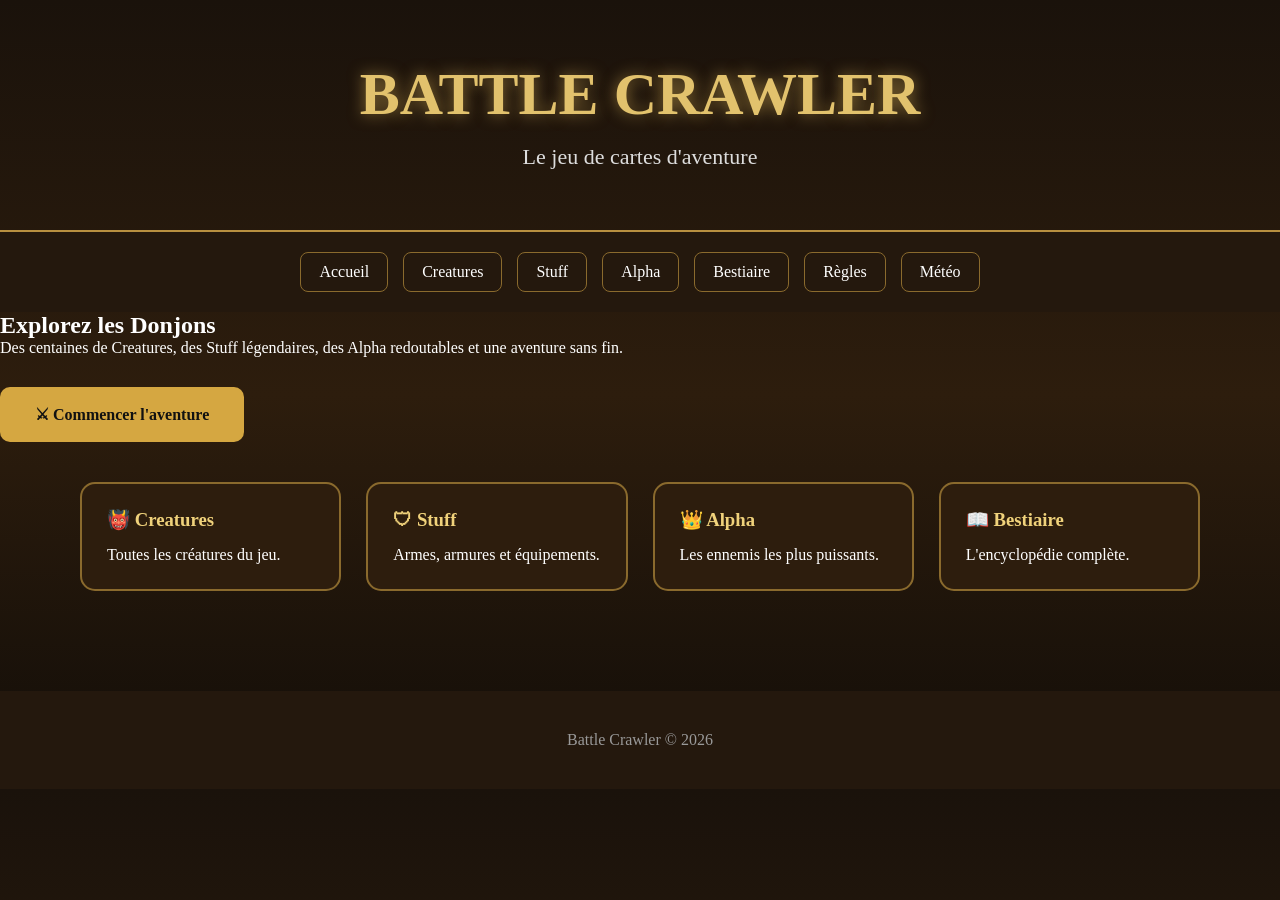
==== index.html @ c3440010 "Create index.html" ====
<!DOCTYPE html>
<html lang="fr">
<head>
<meta charset="UTF-8">
<meta name="viewport" content="width=device-width, initial-scale=1.0">
<title>Battle Crawler</title>

<link rel="stylesheet" href="style.css">
</head>

<body>

<header>

<h1>BATTLE CRAWLER</h1>

<p>Le jeu de cartes d'aventure</p>

</header>

<nav>

<a href="#">Accueil</a>
<a href="Creatures/">Creatures</a>
<a href="Stuff/">Stuff</a>
<a href="Alpha/">Alpha</a>
<a href="bestiaire/">Bestiaire</a>
<a href="regles/">Règles</a>
<a href="meteo/">Météo</a>

</nav>

<section class="banner">

<div class="overlay">

<h2>Explorez les Donjons</h2>

<p>
Des centaines de Creatures, des Stuff légendaires,
des Alpha redoutables et une aventure sans fin.
</p>

<a href="Creatures/" class="play-button">
⚔ Commencer l'aventure
</a>

</div>

</section>

<section class="categories">

<div class="card">
<h3>👹 Creatures</h3>
<p>Toutes les créatures du jeu.</p>
</div>

<div class="card">
<h3>🛡 Stuff</h3>
<p>Armes, armures et équipements.</p>
</div>

<div class="card">
<h3>👑 Alpha</h3>
<p>Les ennemis les plus puissants.</p>
</div>

<div class="card">
<h3>📖 Bestiaire</h3>
<p>L'encyclopédie complète.</p>
</div>

</section>

<footer>

Battle Crawler © 2026

</footer>

<script src="script.js"></script>

</body>
</html>
---- style.css ----
*{
    margin:0;
    padding:0;
    box-sizing:border-box;
}

body{
    font-family:Georgia, serif;
    background:linear-gradient(180deg,#1a120b,#2d1d0d,#120d08);
    color:white;
}

header{
    text-align:center;
    padding:60px 20px;
    border-bottom:2px solid #b89040;
}

header h1{
    font-size:60px;
    color:#e2c26d;
    text-shadow:0 0 15px rgba(255,210,100,.5);
}

header p{
    margin-top:15px;
    font-size:22px;
    color:#ddd;
}

nav{
    display:flex;
    justify-content:center;
    flex-wrap:wrap;
    gap:15px;
    padding:20px;
    background:#24180d;
}

nav a{
    color:white;
    text-decoration:none;
    padding:10px 18px;
    border:1px solid #8a6a2d;
    border-radius:8px;
    transition:.3s;
}

nav a:hover{
    background:#b89040;
    color:#111;
}

.hero{
    max-width:900px;
    margin:60px auto;
    text-align:center;
    padding:20px;
}

.hero h2{
    font-size:42px;
    color:#f0d27b;
    margin-bottom:25px;
}

.hero p{
    font-size:22px;
    line-height:1.8;
}

.play-button{
    display:inline-block;
    margin-top:30px;
    padding:18px 35px;
    background:#d5a741;
    color:#111;
    font-weight:bold;
    text-decoration:none;
    border-radius:10px;
    transition:.3s;
}

.play-button:hover{
    transform:scale(1.05);
    background:#f0c766;
}

.categories{
    display:grid;
    grid-template-columns:repeat(auto-fit,minmax(220px,1fr));
    gap:25px;
    padding:40px;
    max-width:1200px;
    margin:auto;
}

.card{
    background:#2d1d0d;
    border:2px solid #8a6a2d;
    border-radius:15px;
    padding:25px;
    transition:.3s;
}

.card:hover{
    transform:translateY(-8px);
    box-shadow:0 0 20px rgba(255,200,90,.4);
}

.card h3{
    color:#f0d27b;
    margin-bottom:15px;
}

footer{
    text-align:center;
    padding:40px;
    margin-top:60px;
    background:#24180d;
    color:#999;
}
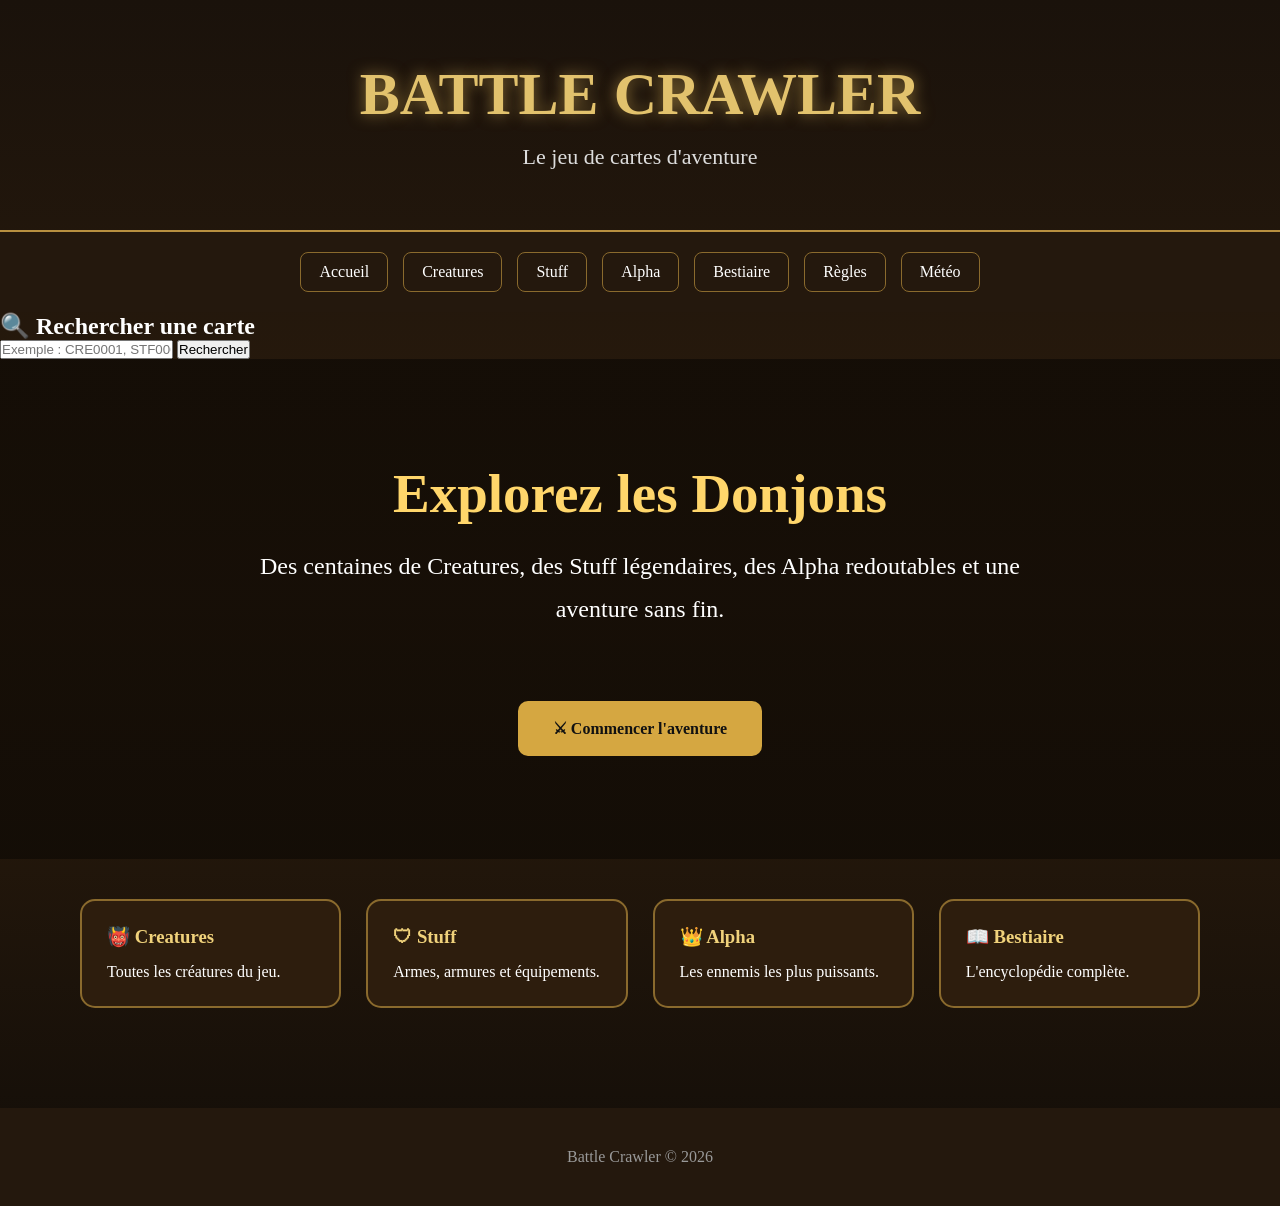
==== commit 84c68bda: "Update index.html" ====
--- a/index.html
+++ b/index.html
@@ -29,6 +29,23 @@
 <a href="meteo/">Météo</a>
 
 </nav>
+
+<section class="search">
+
+<h2>🔍 Rechercher une carte</h2>
+
+<input
+type="text"
+id="searchInput"
+placeholder="Exemple : CRE0001, STF0004, ALP0002">
+
+<button onclick="searchCard()">
+Rechercher
+</button>
+
+<p id="result"></p>
+
+</section>
 
 <section class="banner">
 
--- a/style.css
+++ b/style.css
@@ -119,4 +119,34 @@
     margin-top:60px;
     background:#24180d;
     color:#999;
+}
+
+.banner{
+    min-height:500px;
+    display:flex;
+    justify-content:center;
+    align-items:center;
+    text-align:center;
+    background:
+    linear-gradient(rgba(15,10,5,.75),rgba(15,10,5,.75)),
+    url("https://images.unsplash.com/photo-1518709268805-4e9042af2176");
+    background-size:cover;
+    background-position:center;
+}
+
+.overlay{
+    max-width:850px;
+    padding:40px;
+}
+
+.overlay h2{
+    font-size:55px;
+    color:#ffd66b;
+    margin-bottom:20px;
+}
+
+.overlay p{
+    font-size:24px;
+    line-height:1.8;
+    margin-bottom:40px;
 }
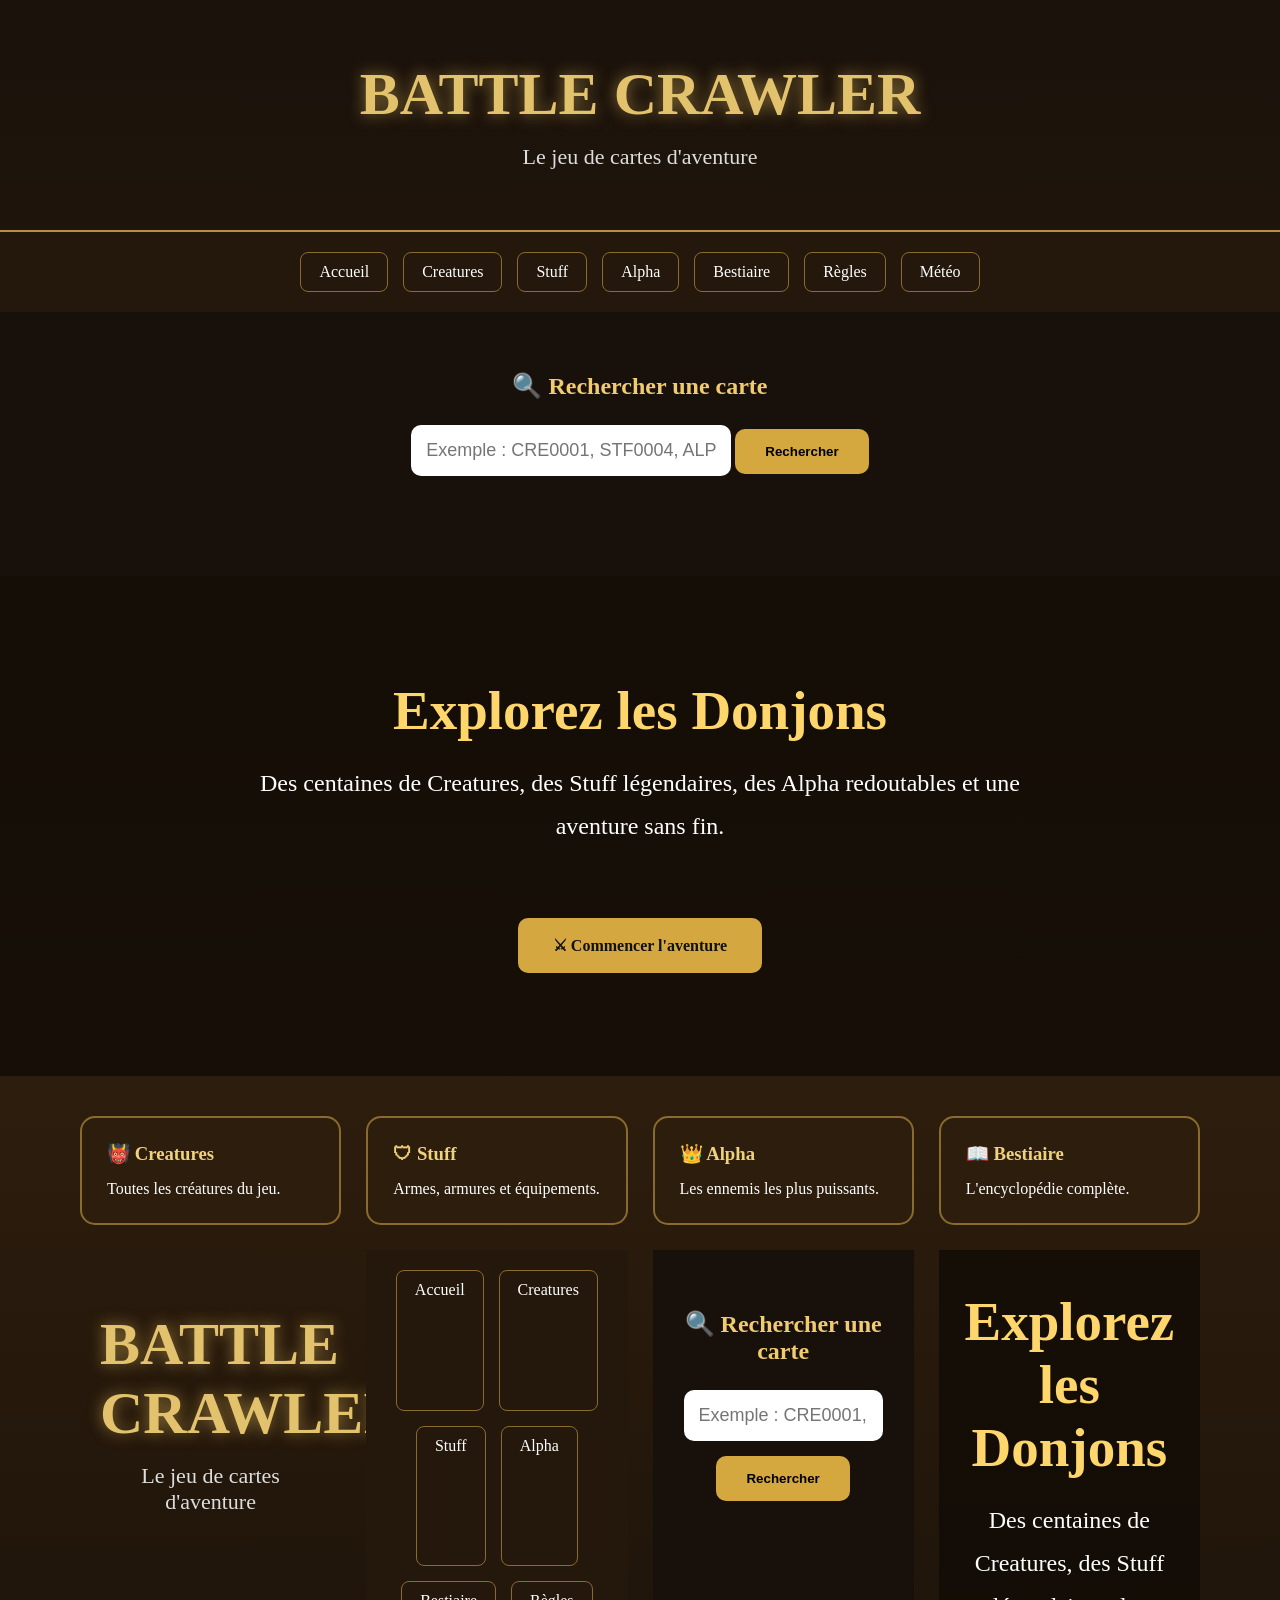
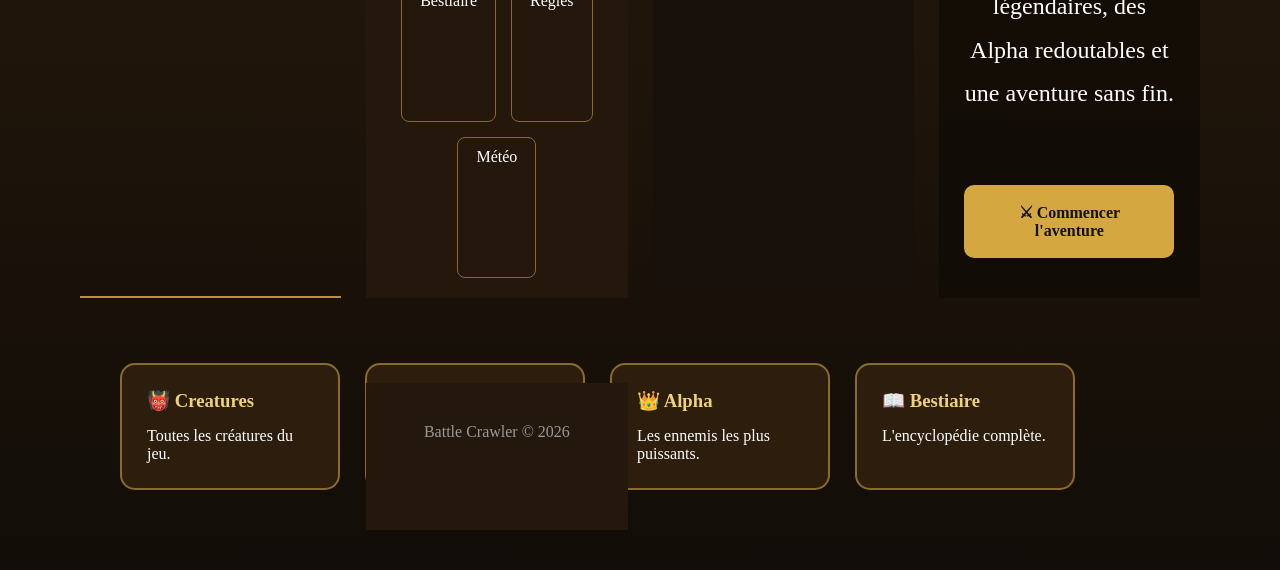
==== commit 821330db: "Update index.html" ====
--- a/index.html
+++ b/index.html
@@ -1,3 +1,93 @@
+<!DOCTYPE html>
+<html lang="fr">
+<head>
+<meta charset="UTF-8">
+<meta name="viewport" content="width=device-width, initial-scale=1.0">
+<title>Battle Crawler</title>
+
+<link rel="stylesheet" href="style.css">
+</head>
+
+<body>
+
+<header>
+
+<h1>BATTLE CRAWLER</h1>
+
+<p>Le jeu de cartes d'aventure</p>
+
+</header>
+
+<nav>
+
+<a href="#">Accueil</a>
+<a href="Creatures/">Creatures</a>
+<a href="Stuff/">Stuff</a>
+<a href="Alpha/">Alpha</a>
+<a href="bestiaire/">Bestiaire</a>
+<a href="regles/">Règles</a>
+<a href="meteo/">Météo</a>
+
+</nav>
+
+<section class="search">
+
+<h2>🔍 Rechercher une carte</h2>
+
+<input
+type="text"
+id="searchInput"
+placeholder="Exemple : CRE0001, STF0004, ALP0002">
+
+<button onclick="searchCard()">
+Rechercher
+</button>
+
+<p id="result"></p>
+
+</section>
+
+<section class="banner">
+
+<div class="overlay">
+
+<h2>Explorez les Donjons</h2>
+
+<p>
+Des centaines de Creatures, des Stuff légendaires,
+des Alpha redoutables et une aventure sans fin.
+</p>
+
+<a href="Creatures/" class="play-button">
+⚔ Commencer l'aventure
+</a>
+
+</div>
+
+</section>
+
+<section class="categories">
+
+<div class="card">
+<h3>👹 Creatures</h3>
+<p>Toutes les créatures du jeu.</p>
+</div>
+
+<div class="card">
+<h3>🛡 Stuff</h3>
+<p>Armes, armures et équipements.</p>
+</div>
+
+<div class="card">
+<h3>👑 Alpha</h3>
+<p>Les ennemis les plus puissants.</p>
+</div>
+
+<div class="card">
+<h3>📖 Bestiaire</h3>
+<p>L'encyclopédie complète.</p>
+</div>
+
 <!DOCTYPE html>
 <html lang="fr">
 <head>
@@ -99,4 +189,9 @@
 <script src="script.js"></script>
 
 </body>
+</html>
+
+<script src="script.js"></script>
+
+</body>
 </html>
--- a/style.css
+++ b/style.css
@@ -149,4 +149,72 @@
     font-size:24px;
     line-height:1.8;
     margin-bottom:40px;
+}
+
+.search{
+
+padding:60px 20px;
+
+text-align:center;
+
+background:#18110b;
+
+}
+
+.search h2{
+
+margin-bottom:25px;
+
+color:#f2cb70;
+
+}
+
+.search input{
+
+width:320px;
+
+max-width:90%;
+
+padding:15px;
+
+border-radius:10px;
+
+border:none;
+
+font-size:18px;
+
+margin-bottom:15px;
+
+}
+
+.search button{
+
+padding:15px 30px;
+
+background:#d4a73f;
+
+border:none;
+
+border-radius:10px;
+
+font-weight:bold;
+
+cursor:pointer;
+
+}
+
+.search button:hover{
+
+background:#f0c766;
+
+}
+
+#result{
+
+margin-top:25px;
+
+font-size:20px;
+
+color:#fff;
+
 }
--- a/style.css
+++ b/style.css
@@ -149,4 +149,72 @@
     font-size:24px;
     line-height:1.8;
     margin-bottom:40px;
+}
+
+.search{
+
+padding:60px 20px;
+
+text-align:center;
+
+background:#18110b;
+
+}
+
+.search h2{
+
+margin-bottom:25px;
+
+color:#f2cb70;
+
+}
+
+.search input{
+
+width:320px;
+
+max-width:90%;
+
+padding:15px;
+
+border-radius:10px;
+
+border:none;
+
+font-size:18px;
+
+margin-bottom:15px;
+
+}
+
+.search button{
+
+padding:15px 30px;
+
+background:#d4a73f;
+
+border:none;
+
+border-radius:10px;
+
+font-weight:bold;
+
+cursor:pointer;
+
+}
+
+.search button:hover{
+
+background:#f0c766;
+
+}
+
+#result{
+
+margin-top:25px;
+
+font-size:20px;
+
+color:#fff;
+
 }
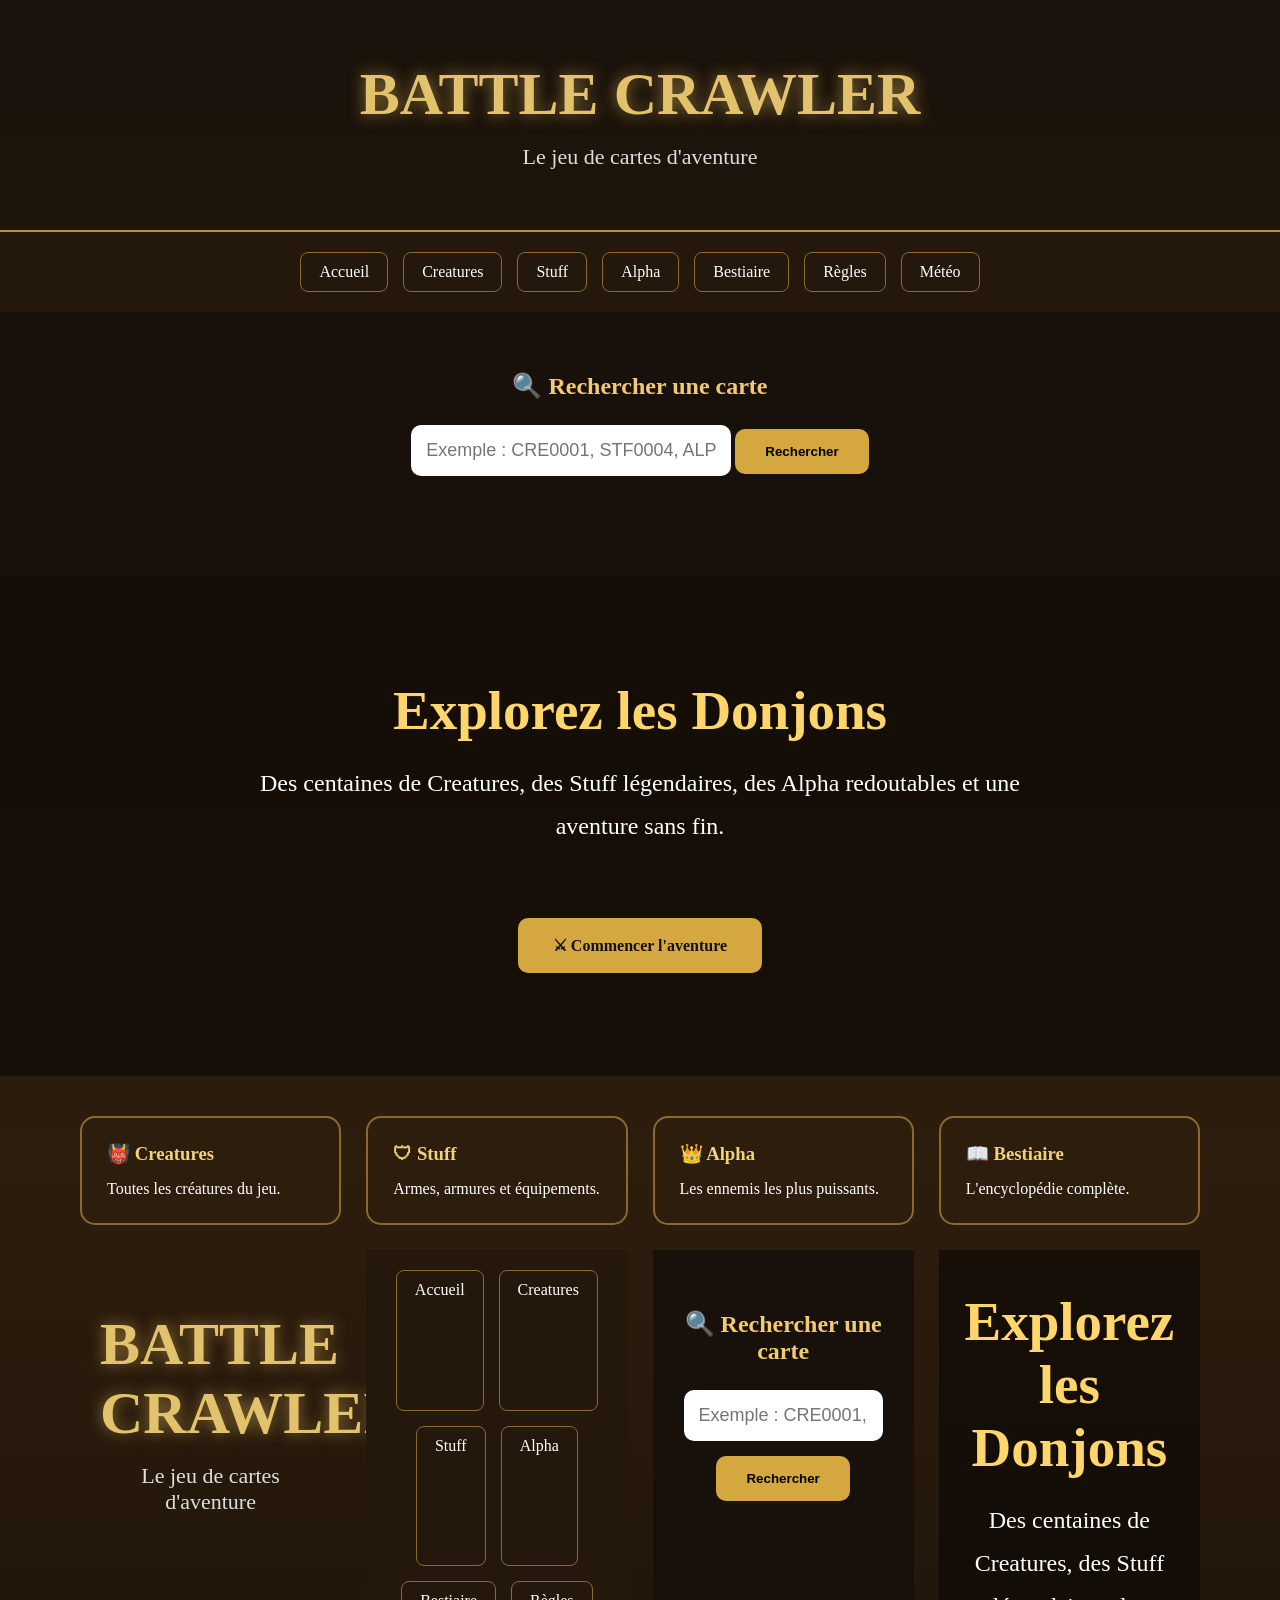
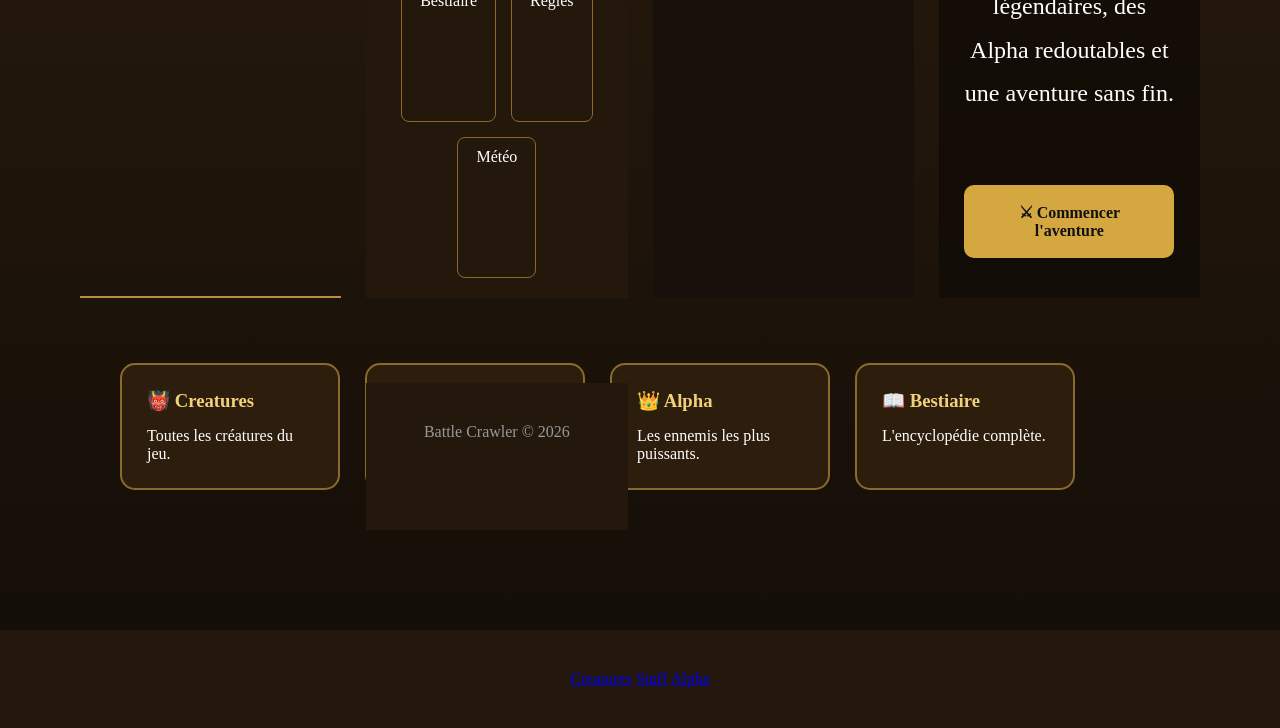
==== commit e7b6738f: "Update index.html" ====
--- a/index.html
+++ b/index.html
@@ -191,7 +191,10 @@
 </body>
 </html>
 
-<script src="script.js"></script>
-
-</body>
-</html>+</section>
+
+<footer>
+
+<a href="Creatures/">Creatures</a>
+<a href="Stuff/">Stuff</a>
+<a href="Alpha/">Alpha</a>
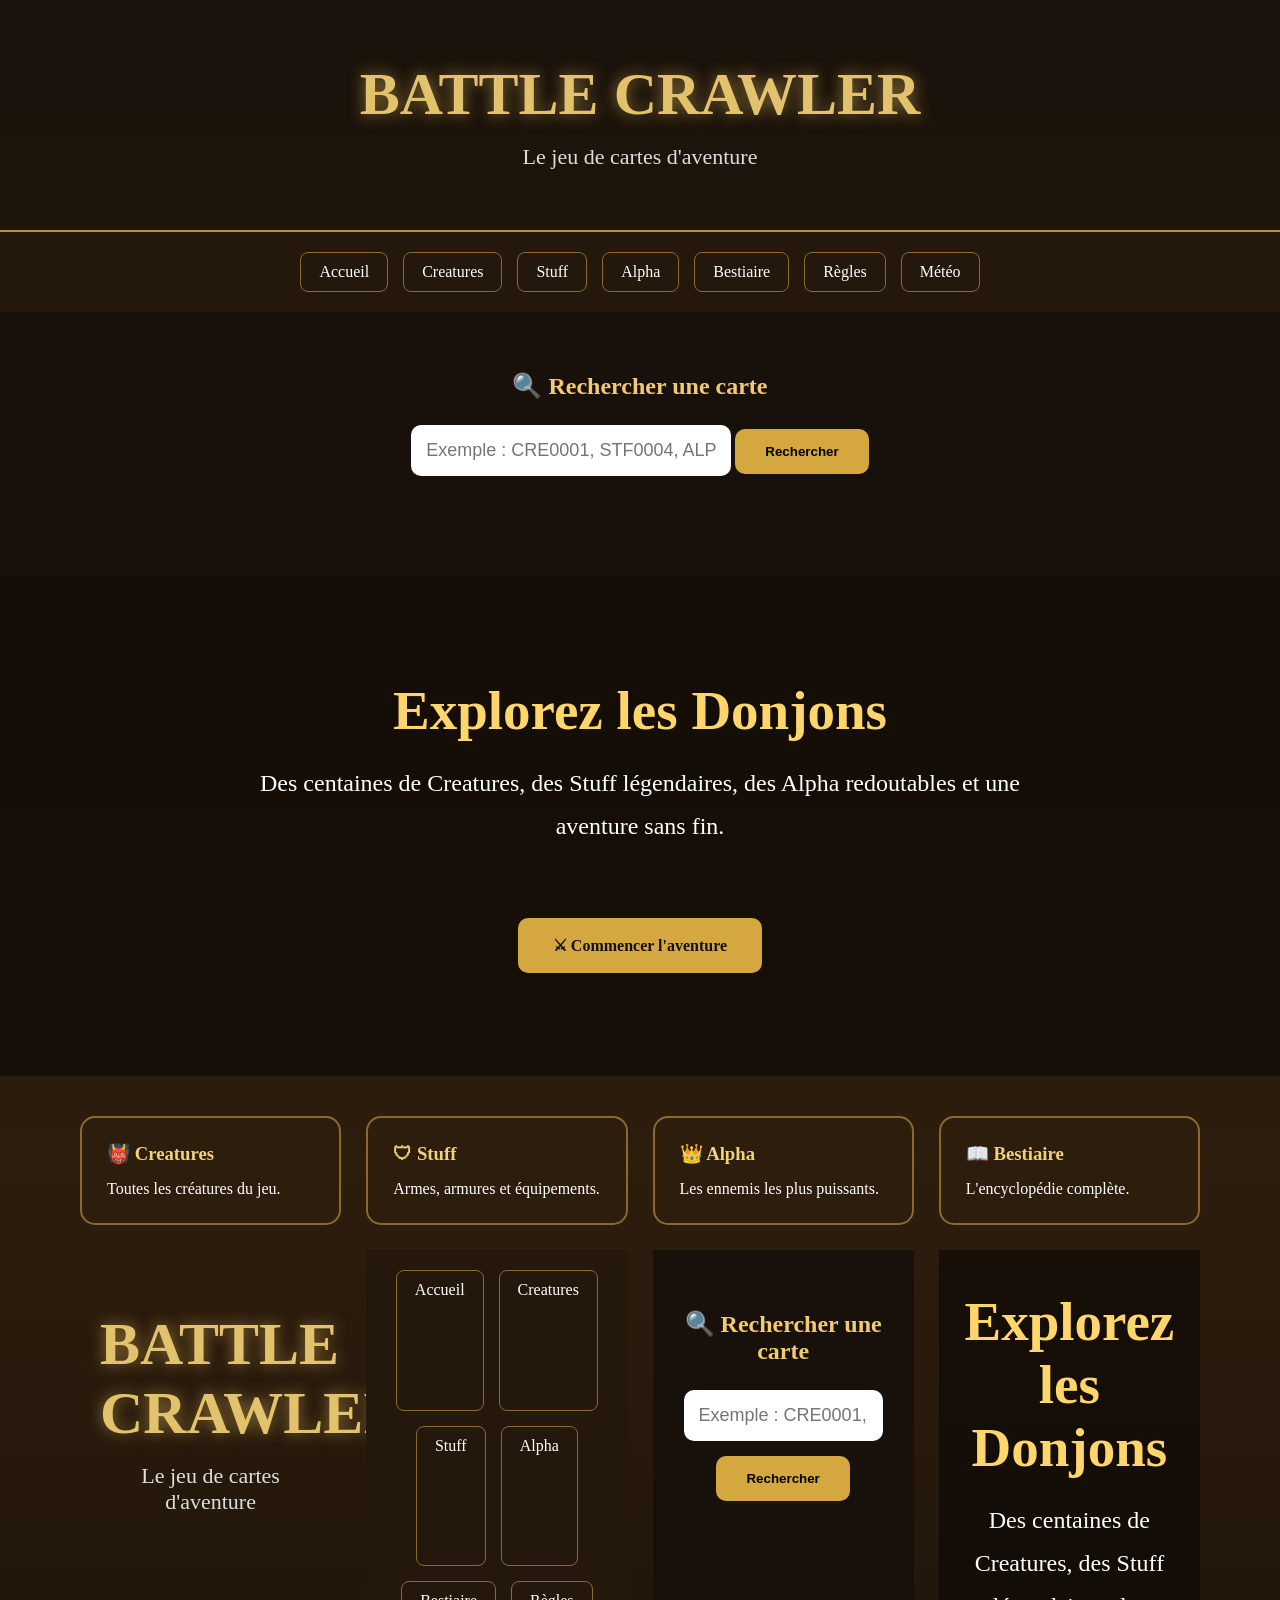
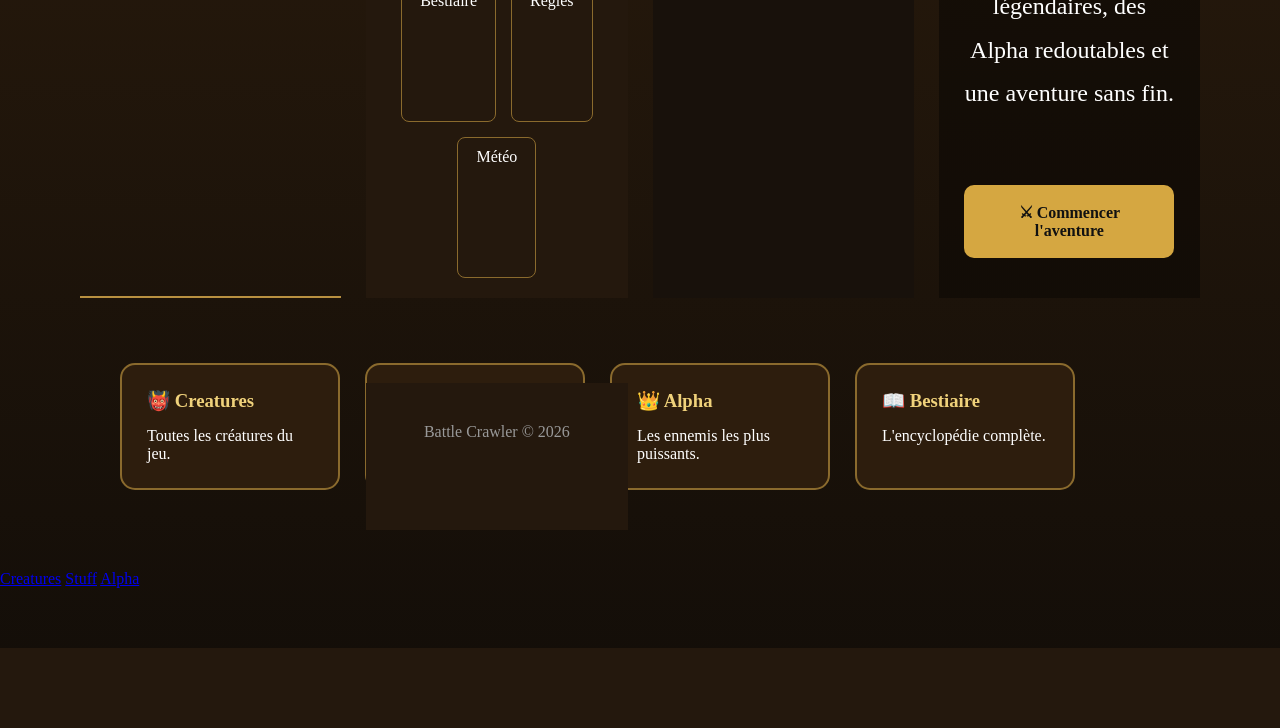
==== commit cbeda134: "Update index.html" ====
--- a/index.html
+++ b/index.html
@@ -193,8 +193,8 @@
 
 </section>
 
-<footer>
-
 <a href="Creatures/">Creatures</a>
 <a href="Stuff/">Stuff</a>
 <a href="Alpha/">Alpha</a>
+
+<footer>
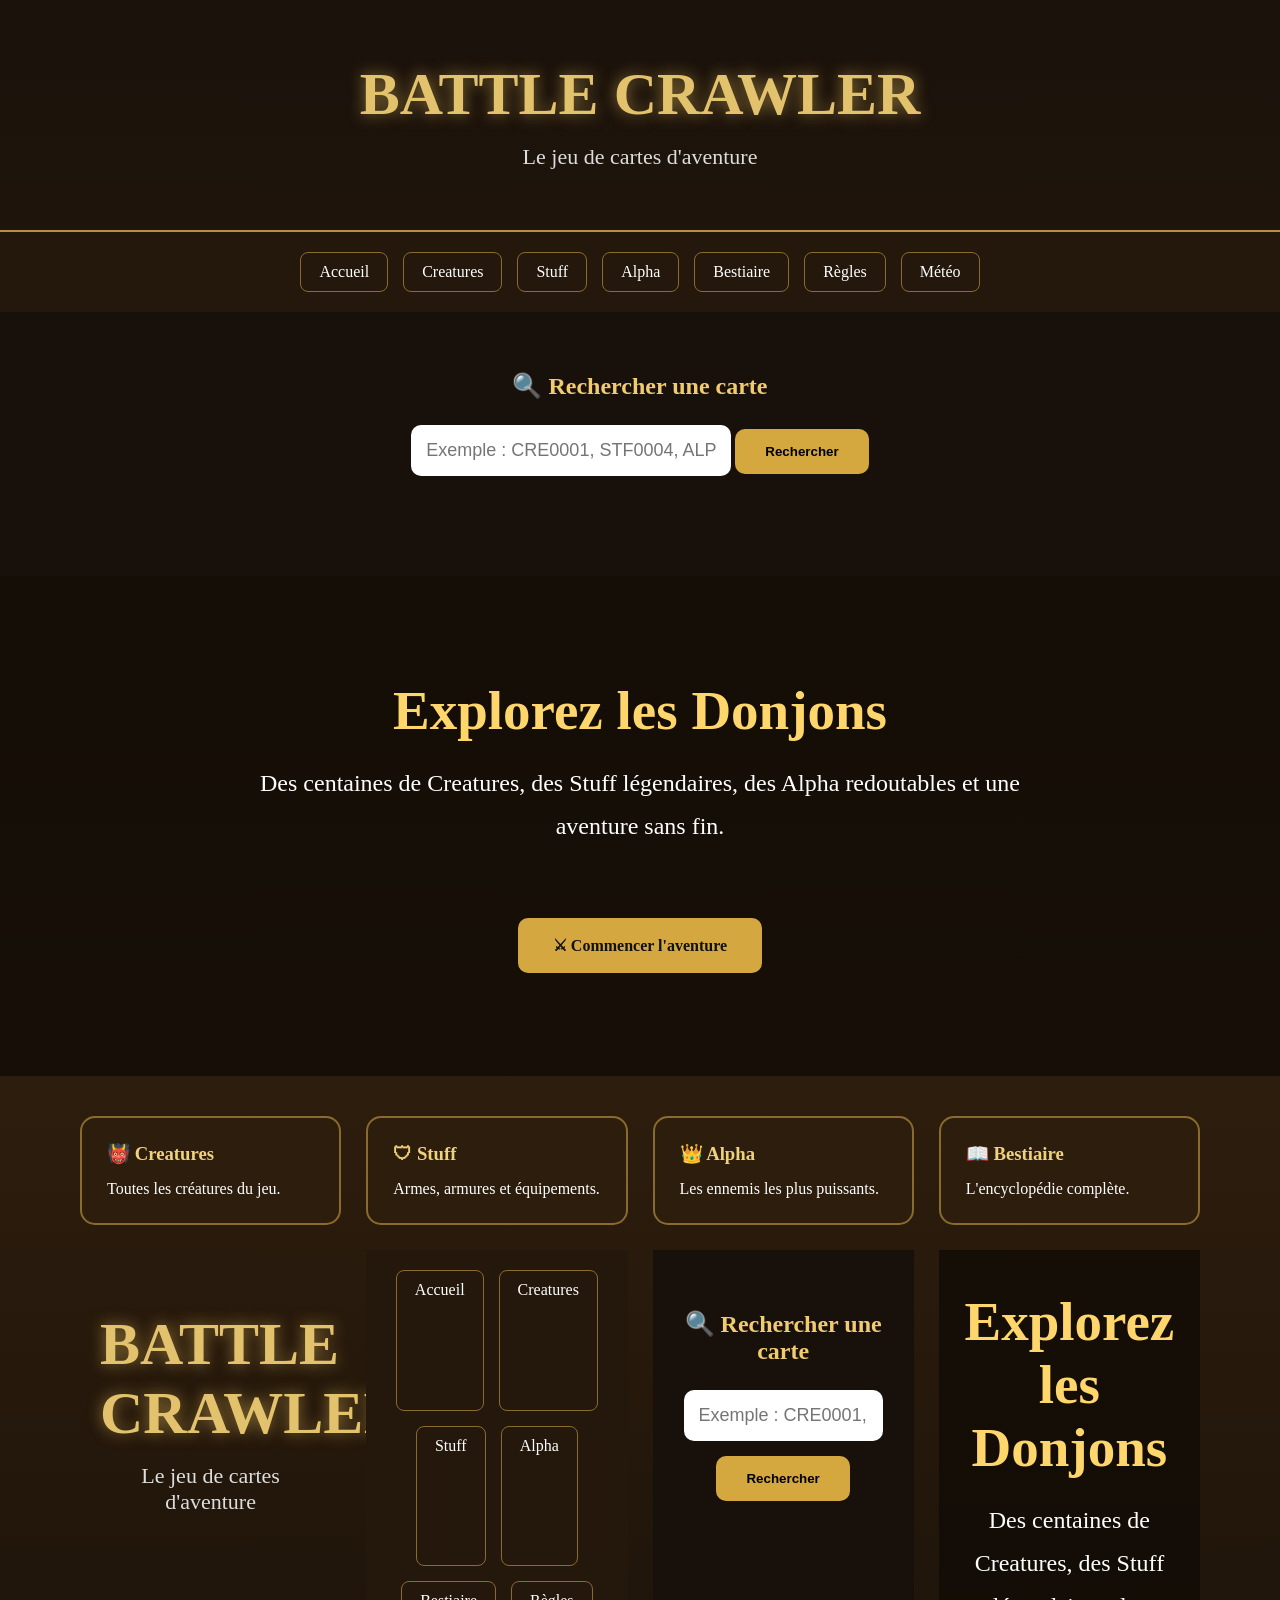
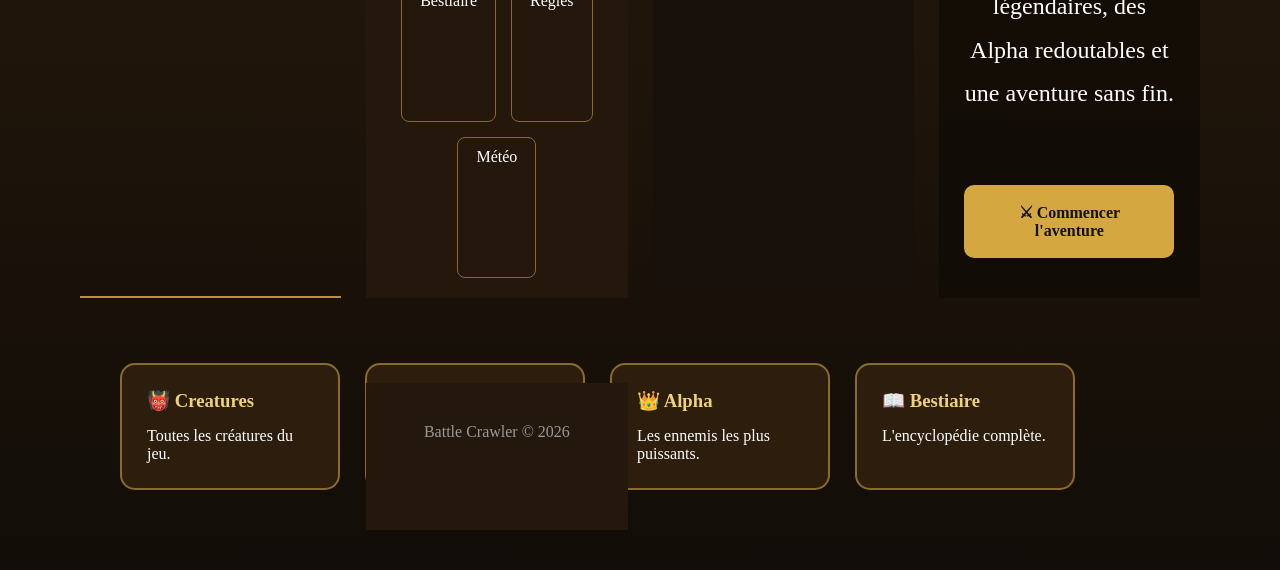
==== commit ca3bd75b: "Update index.html" ====
--- a/index.html
+++ b/index.html
@@ -190,11 +190,3 @@
 
 </body>
 </html>
-
-</section>
-
-<a href="Creatures/">Creatures</a>
-<a href="Stuff/">Stuff</a>
-<a href="Alpha/">Alpha</a>
-
-<footer>
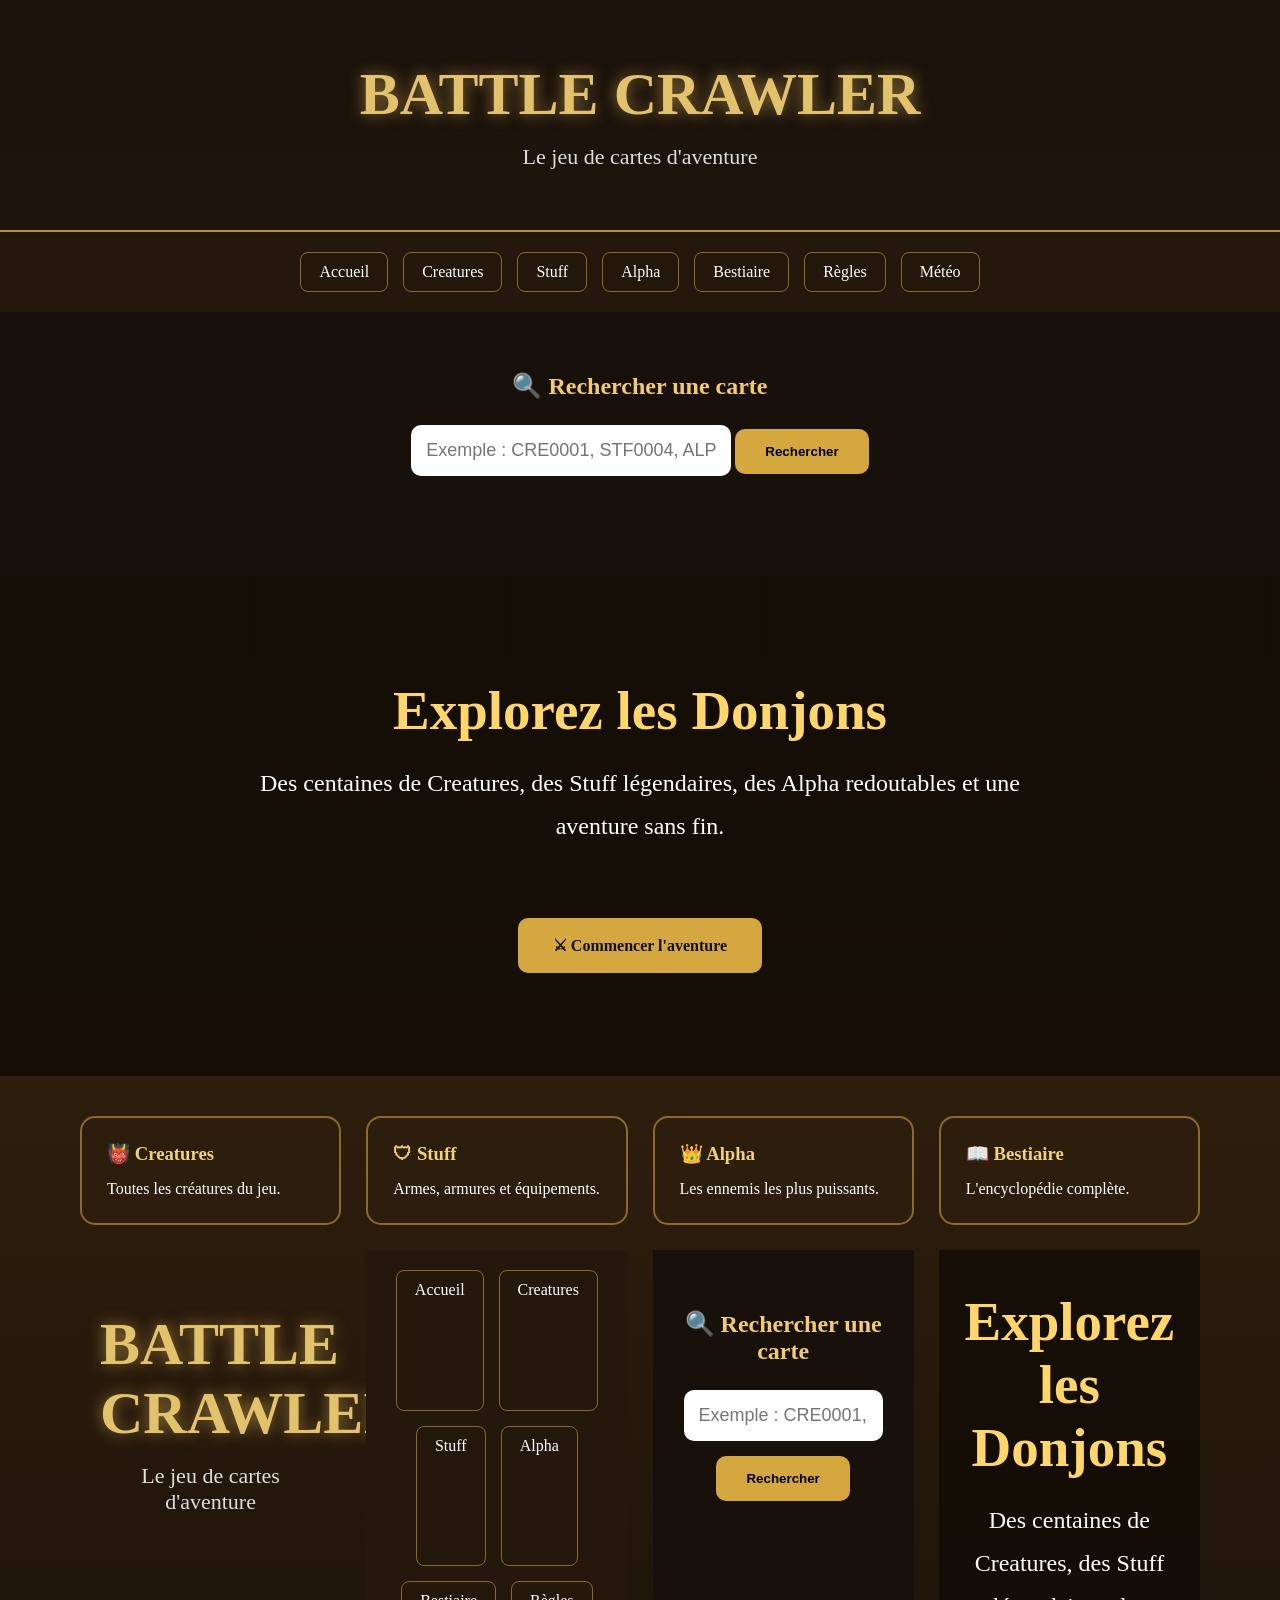
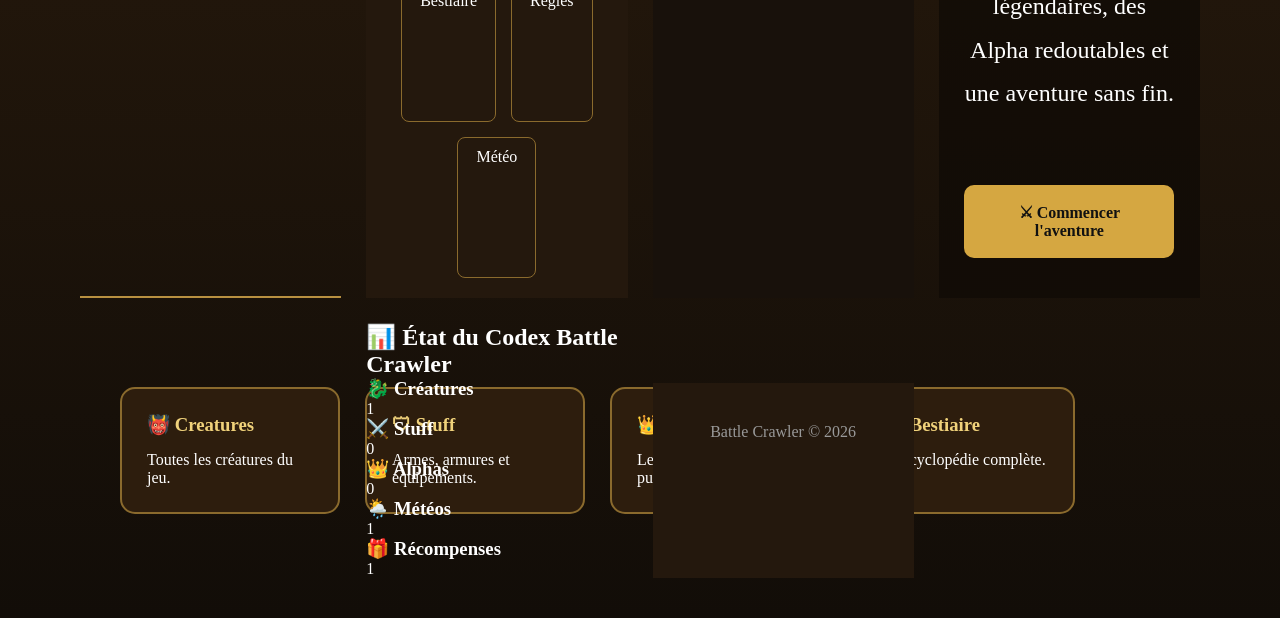
==== commit a08c5138: "Update index.html" ====
--- a/index.html
+++ b/index.html
@@ -180,6 +180,41 @@
 
 </section>
 
+<section class="dashboard">
+
+<h2>📊 État du Codex Battle Crawler</h2>
+
+<div class="stats">
+
+<div class="stat-card">
+<h3>🐉 Créatures</h3>
+<p id="count-creatures">1</p>
+</div>
+
+<div class="stat-card">
+<h3>⚔️ Stuff</h3>
+<p id="count-stuff">0</p>
+</div>
+
+<div class="stat-card">
+<h3>👑 Alphas</h3>
+<p id="count-alphas">0</p>
+</div>
+
+<div class="stat-card">
+<h3>🌦️ Météos</h3>
+<p id="count-weather">1</p>
+</div>
+
+<div class="stat-card">
+<h3>🎁 Récompenses</h3>
+<p id="count-rewards">1</p>
+</div>
+
+</div>
+
+</section>
+
 <footer>
 
 Battle Crawler © 2026
